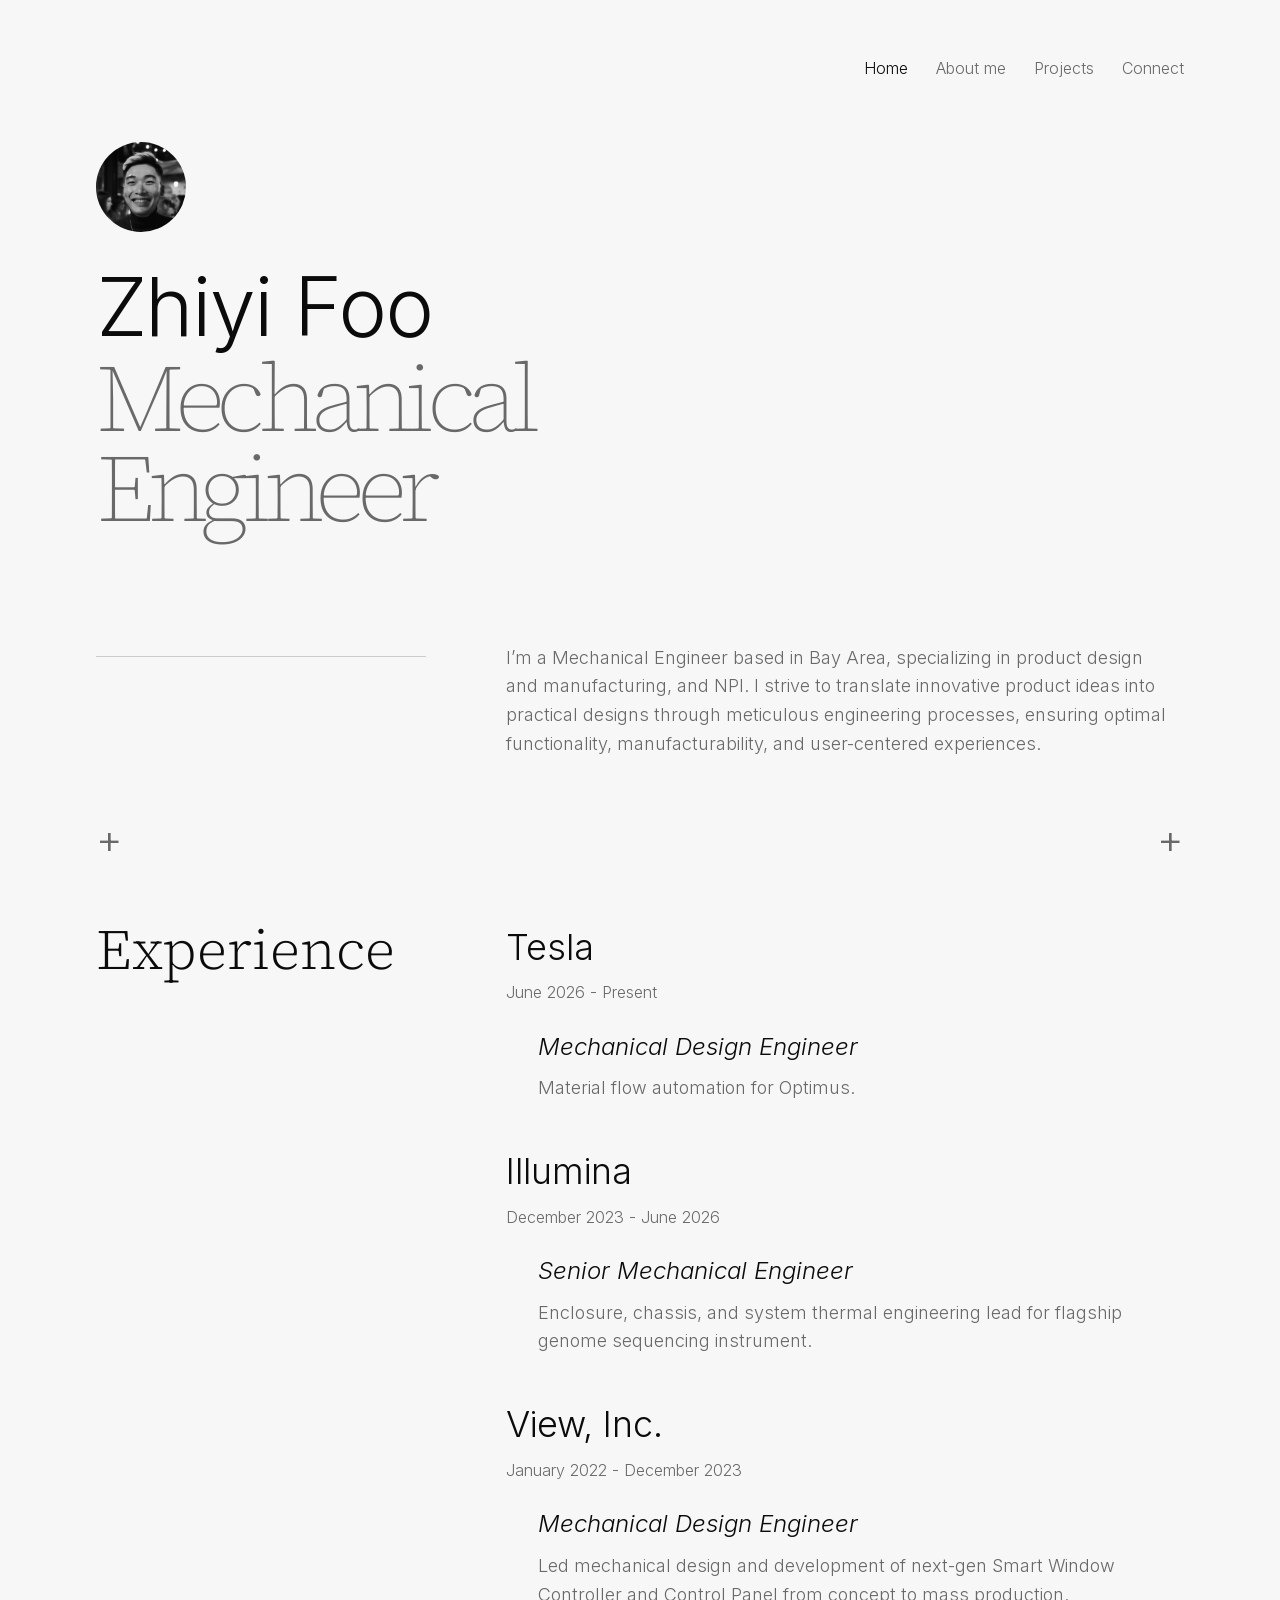
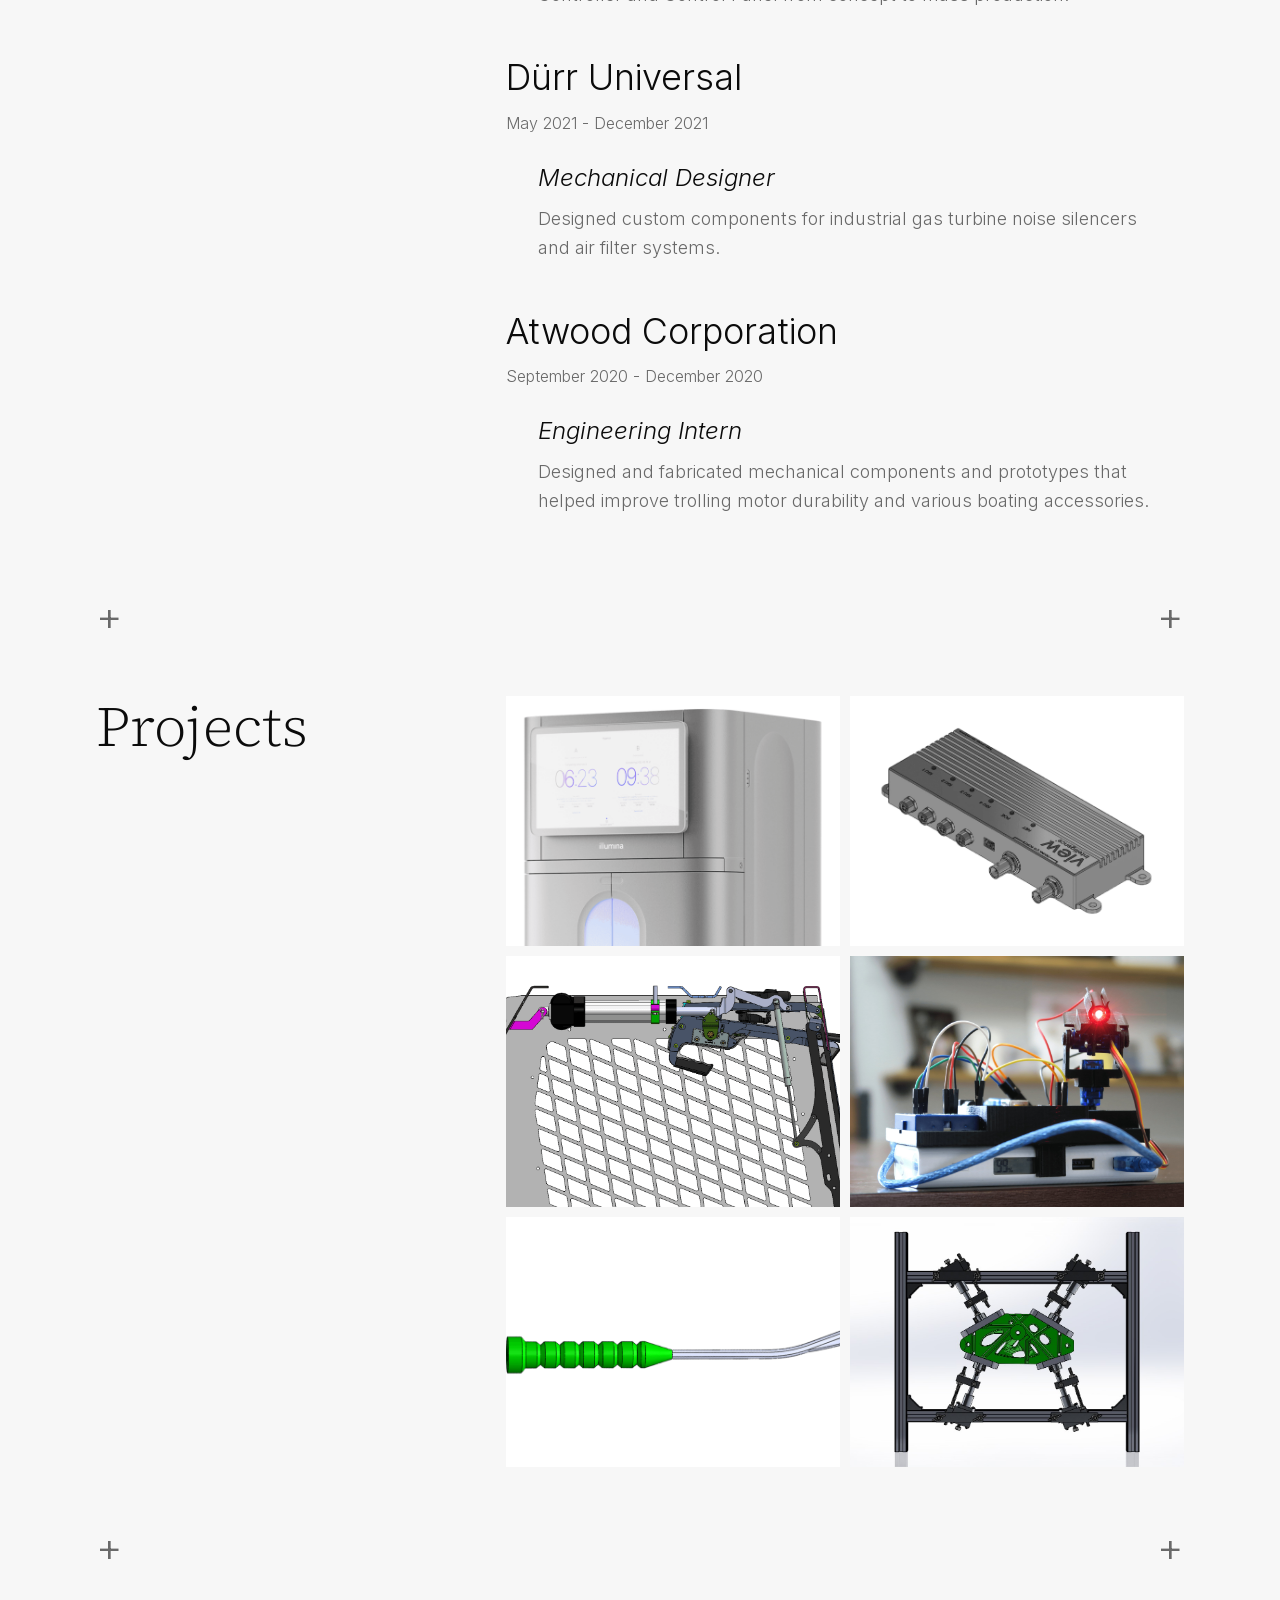
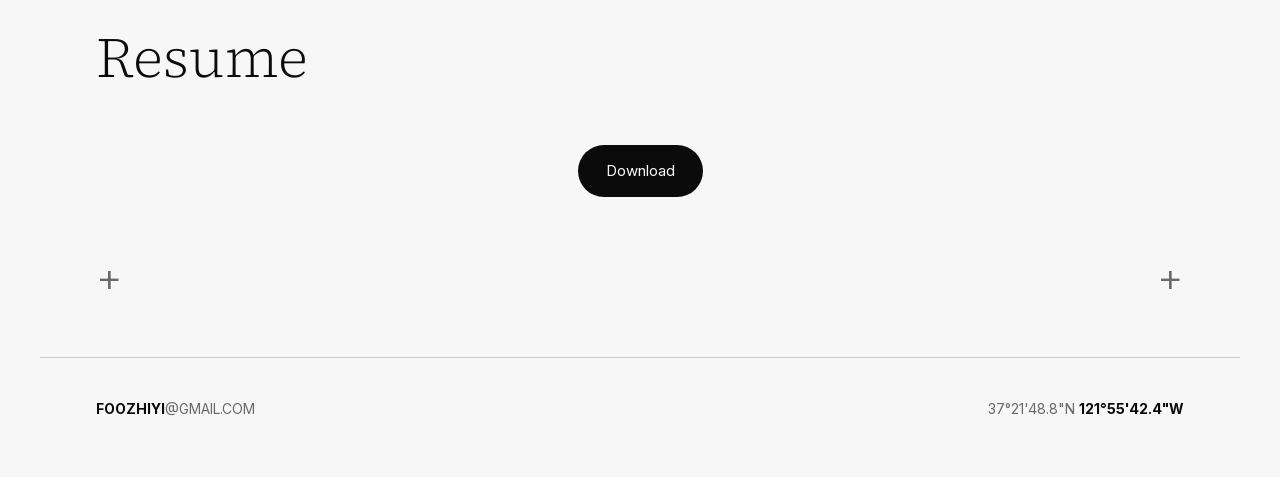
==== index.html @ 29fbcda3 "Initial static rebuild of zhiyifoo.com Rebuilt from Framer as plain HTML/CSS/assets with matching UR" ====
<!doctype html>
<html lang="en">
<head>
<meta charset="utf-8">
<meta name="viewport" content="width=device-width, initial-scale=1">
<title>Foo's Portfolio</title>
<meta name="description" content="Zhiyi Foo's Engineering Portfolio">
<link rel="canonical" href="https://www.zhiyifoo.com/">
<link rel="icon" href="/favicon.jpg" type="image/jpeg">
<meta property="og:type" content="website">
<meta property="og:title" content="Foo's Portfolio">
<meta property="og:description" content="Zhiyi Foo's Engineering Portfolio">
<meta property="og:url" content="https://www.zhiyifoo.com/">
<meta property="og:image" content="https://www.zhiyifoo.com/assets/images/social-preview.jpg">
<meta name="twitter:card" content="summary_large_image">
<meta name="twitter:title" content="Foo's Portfolio">
<meta name="twitter:description" content="Zhiyi Foo's Engineering Portfolio">
<meta name="twitter:image" content="https://www.zhiyifoo.com/assets/images/social-preview.jpg">

<link rel="preload" href="/assets/fonts/inter-300.woff2" as="font" type="font/woff2" crossorigin>
<link rel="preload" href="/assets/fonts/source-serif-4-200.woff2" as="font" type="font/woff2" crossorigin>
<link rel="stylesheet" href="/style.css">

</head>
<body>
<header class="site-header">
  <nav class="site-nav" aria-label="Primary">
      <a href="/" aria-current="page">Home</a>
      <a href="/about/">About me</a>
      <a href="/projects/">Projects</a>
      <a href="/connect/">Connect</a>
  </nav>
</header>
<main>
<img class="hero-photo" src="/assets/images/avatar.jpeg" alt="Zhiyi Foo">
<h1 class="name">Zhiyi Foo</h1>
<p class="role-title">Mechanical Engineer</p>

<div class="split hero-row">
  <hr class="divider">
  <p class="lede">I&rsquo;m a Mechanical Engineer based in Bay Area, specializing in product design and manufacturing, and NPI. I strive to translate innovative product ideas into practical designs through meticulous engineering processes, ensuring optimal functionality, manufacturability, and user-centered experiences.</p>
</div>

<div class="plus-row"><span>+</span><span>+</span></div>

<section class="split">
  <h1>Experience</h1>
  <div>
  <div class="experience-item">
    <span class="company">Tesla</span>
    <span class="dates">June 2026 - Present</span>
    <div class="title">Mechanical Design Engineer</div>
    <div class="desc">Material flow automation for Optimus.</div>
  </div>
  <div class="experience-item">
    <span class="company">Illumina</span>
    <span class="dates">December 2023 - June 2026</span>
    <div class="title">Senior Mechanical Engineer</div>
    <div class="desc">Enclosure, chassis, and system thermal engineering lead for flagship genome sequencing instrument.</div>
  </div>
  <div class="experience-item">
    <span class="company">View, Inc.</span>
    <span class="dates">January 2022 - December 2023</span>
    <div class="title">Mechanical Design Engineer</div>
    <div class="desc">Led mechanical design and development of next-gen Smart Window Controller and Control Panel from concept to mass production.</div>
  </div>
  <div class="experience-item">
    <span class="company">Dürr Universal</span>
    <span class="dates">May 2021 - December 2021</span>
    <div class="title">Mechanical Designer</div>
    <div class="desc">Designed custom components for industrial gas turbine noise silencers and air filter systems.</div>
  </div>
  <div class="experience-item">
    <span class="company">Atwood Corporation</span>
    <span class="dates">September 2020 - December 2020</span>
    <div class="title">Engineering Intern</div>
    <div class="desc">Designed and fabricated mechanical components and prototypes that helped improve trolling motor durability and various boating accessories.</div>
  </div>
  </div>
</section>

<div class="plus-row"><span>+</span><span>+</span></div>

<section class="split">
  <h1>Projects</h1>
  <div>
  <div class="project-grid home-project-grid">
    <a class="project-card" href="/blog/keyboard-tray-redesign/">
      <img src="/assets/images/853QXZnCTzpKDfgBO0kim4AKkM.png" alt="Keyboard Tray Redesign" loading="lazy">
    </a>
    <a class="project-card" href="/blog/smart-window-controller/">
      <img src="/assets/images/5frBtigNopoTHM0HJR0UfnNRk.png" alt="Smart Window Controller" loading="lazy">
    </a>
    <a class="project-card" href="/blog/skid-steer/">
      <img src="/assets/images/eCpWrNoF2X66r9lpj5Oin32Cck.png" alt="Powered Skid Steer Door" loading="lazy">
    </a>
    <a class="project-card" href="/blog/laser-tower-3000/">
      <img src="/assets/images/YfIpHpGZe1prOn2dY5EfyfY7T8.jpg" alt="Laser Tower 3000" loading="lazy">
    </a>
    <a class="project-card" href="/blog/medical-device/">
      <img src="/assets/images/nxQyZoCD0BoiEoczzSbfapt1SDU.png" alt="Os Acetabuli Fixation Medical Device" loading="lazy">
    </a>
    <a class="project-card" href="/blog/fiber-reinforced-polymer/">
      <img src="/assets/images/zynTdYoy4vK3DTBPftiARij4I.jpg" alt="Fiber-Reinforced Polymer Research" loading="lazy">
    </a>
  </div>
  </div>
</section>

<div class="plus-row"><span>+</span><span>+</span></div>

<section>
  <h1 class="section-title">Resume</h1>
  <div class="resume-download"><a class="btn" href="/assets/resume.pdf" download>Download</a></div>
</section>

<div class="plus-row"><span>+</span><span>+</span></div>

</main>
<footer class="site-footer">
  <a href="mailto:foozhiyi@gmail.com"><strong>FOOZHIYI</strong>@GMAIL.COM</a>
  <a class="location" href="https://www.google.com/maps/place/San+Francisco+Bay+Area,+CA/@37.8778835,-123.0797015,9z/data=!3m1!4b1!4m6!3m5!1s0x808583a3a688d7b5:0x8c891b8457461fa9!8m2!3d37.8271784!4d-122.2913078!16zL20vMDZwdnI?entry=ttu" target="_blank" rel="noopener">37&deg;21'48.8"N <strong>121&deg;55'42.4"W</strong></a>
</footer>
</body>
</html>
---- style.css ----
/* Zhiyi Foo — Portfolio. Values verified against the live Framer site's real CSS
   custom properties and cross-checked with rendered screenshots.
   Fonts self-hosted from the exact files Framer/Google Fonts serve, so weights
   and the "Source Serif Pro" alias (not available by name on the Google Fonts
   API) render identically rather than relying on a substitute. */

@font-face {
  font-family: "Inter";
  font-style: normal;
  font-weight: 300;
  font-display: block;
  src: url("/assets/fonts/inter-300.woff2") format("woff2");
}
@font-face {
  font-family: "Inter";
  font-style: normal;
  font-weight: 400;
  font-display: swap;
  src: url("/assets/fonts/inter-400.woff2") format("woff2");
}
@font-face {
  font-family: "Inter";
  font-style: normal;
  font-weight: 500;
  font-display: swap;
  src: url("/assets/fonts/inter-500.woff2") format("woff2");
}
@font-face {
  font-family: "Inter";
  font-style: normal;
  font-weight: 600;
  font-display: swap;
  src: url("/assets/fonts/inter-600.woff2") format("woff2");
}
@font-face {
  font-family: "Inter";
  font-style: normal;
  font-weight: 700;
  font-display: swap;
  src: url("/assets/fonts/inter-700.woff2") format("woff2");
}
@font-face {
  font-family: "Inter";
  font-style: italic;
  font-weight: 300;
  font-display: swap;
  src: url("/assets/fonts/inter-italic-300.woff2") format("woff2");
}
@font-face {
  font-family: "Source Serif 4";
  font-style: normal;
  font-weight: 200;
  font-display: block;
  src: url("/assets/fonts/source-serif-4-200.woff2") format("woff2");
}
@font-face {
  font-family: "Source Serif 4";
  font-style: normal;
  font-weight: 300;
  font-display: swap;
  src: url("/assets/fonts/source-serif-4-300.woff2") format("woff2");
}
@font-face {
  font-family: "Source Serif Pro";
  font-style: normal;
  font-weight: 300;
  font-display: swap;
  src: url("/assets/fonts/source-serif-pro-300.woff2") format("woff2");
}
@font-face {
  font-family: "Fragment Mono";
  font-style: normal;
  font-weight: 400;
  font-display: swap;
  src: url("/assets/fonts/fragment-mono-400.woff2") format("woff2");
}

:root {
  --color-ink: #0b0b0b;
  --color-paper: #f7f7f7;
  --color-surface: #ebebeb;
  --color-border: #cccccc;
  --color-muted: #696969;

  --font-body: "Inter", -apple-system, BlinkMacSystemFont, "Segoe UI", Roboto, sans-serif;
  --font-serif: "Source Serif 4", Georgia, "Times New Roman", serif;
  --font-serif-pro: "Source Serif Pro", "Source Serif 4", Georgia, "Times New Roman", serif;
  --font-mono: "Fragment Mono", ui-monospace, "SFMono-Regular", Menlo, Consolas, monospace;

  --max-width: 1200px;
  --pad: clamp(24px, 6vw, 56px);
  --pad-r: clamp(24px, 6vw, 56px);
}

@media (prefers-color-scheme: dark) {
  :root {
    --color-ink: #ffffff;
    --color-paper: #0b0b0b;
    --color-surface: #121212;
    --color-border: #272727;
    --color-muted: #a8a8a8;
  }
}

* { box-sizing: border-box; min-width: 0; }
html, body { margin: 0; padding: 0; overflow-x: hidden; }

body {
  background: var(--color-paper);
  color: var(--color-ink);
  font-family: var(--font-body);
  font-size: 16px;
  line-height: 1.6;
  -webkit-font-smoothing: antialiased;
}

h1, h2, h3, h4, p, figure { margin: 0; }
a { color: inherit; }
img { max-width: 100%; display: block; }

.wrap, header.site-header, main, footer.site-footer {
  max-width: var(--max-width);
  margin: 0 auto;
  padding-left: var(--pad);
  padding-right: var(--pad-r);
}

/* Two-column pattern reused across hero divider row, section headings + lists,
   and the About photo + bio row. */
.split {
  display: grid;
  grid-template-columns: 330px 1fr;
  gap: 80px;
  align-items: start;
}

@media (max-width: 860px) {
  .split { grid-template-columns: 1fr; gap: 20px; }
}

/* Header / nav — no logo/brand on the live site, just right-aligned nav */
header.site-header {
  display: flex;
  justify-content: flex-end;
  padding-top: 56px;
  padding-bottom: 0;
}

nav.site-nav {
  display: flex;
  gap: 16px 28px;
  flex-wrap: wrap;
  justify-content: flex-end;
  width: 100%;
}

nav.site-nav a {
  text-decoration: none;
  font-size: 16px;
  font-weight: 300;
  color: var(--color-muted);
}

nav.site-nav a[aria-current="page"] { color: var(--color-ink); }
nav.site-nav a:hover { color: var(--color-ink); }

/* Main content */
main { padding-top: 60px; padding-bottom: 0; }

.hero-photo {
  width: 90px;
  height: 90px;
  border-radius: 50%;
  object-fit: cover;
  margin-bottom: 32px;
}

.about-photo {
  width: 100%;
  max-width: 280px;
  aspect-ratio: 4 / 5;
  object-fit: cover;
  border-radius: 4px;
}

h1.name {
  font-family: var(--font-body);
  font-weight: 300;
  font-size: clamp(40px, 6.4vw, 90px);
  line-height: 1.05;
  letter-spacing: -0.02em;
  color: var(--color-ink);
}

.role-title {
  font-family: "Source Serif 4", Georgia, "Times New Roman", serif;
  font-weight: 200;
  font-size: clamp(44px, 7.4vw, 104px);
  line-height: 0.95;
  letter-spacing: -8.32px;
  color: var(--color-muted);
  margin-top: 4px;
  max-width: 740px;
}

.role-title em, .role-title i { font-style: italic; }

.hero-row { margin-top: 110px; }

.divider {
  border: none;
  border-top: 1px solid var(--color-border);
  margin: 12px 0 0;
}

.lede {
  font-size: 18px;
  font-weight: 300;
  color: var(--color-muted);
}

.split .lede { max-width: 60ch; }

.plus-row {
  display: flex;
  justify-content: space-between;
  margin: 60px 0;
  color: var(--color-muted);
  font-size: 40px;
  font-weight: 300;
  line-height: 1;
}

section { margin: 60px 0; }

h1.section-title, .split > h1 {
  font-family: var(--font-serif);
  font-weight: 300;
  font-size: clamp(32px, 4.4vw, 60px);
  color: var(--color-ink);
  line-height: 1.1;
}

/* Experience list */
.experience-item {
  padding: 20px 0;
}

.experience-item:first-child {
  padding-top: 0;
}

.experience-item .company {
  display: block;
  font-family: var(--font-body);
  font-weight: 300;
  font-size: 36px;
  color: var(--color-ink);
}

.experience-item .dates {
  display: block;
  font-size: 16px;
  font-weight: 300;
  color: var(--color-muted);
  margin-top: 4px;
}

.experience-item .title {
  font-family: var(--font-body);
  font-weight: 300;
  font-style: italic;
  font-size: 24px;
  color: var(--color-ink);
  margin-top: 22px;
  padding-left: 32px;
}

.experience-item .desc {
  font-size: 18px;
  font-weight: 300;
  color: var(--color-muted);
  margin-top: 8px;
  max-width: 60ch;
  padding-left: 32px;
}

/* Resume button */
.btn {
  display: inline-flex;
  align-items: center;
  gap: 8px;
  background: var(--color-ink);
  color: var(--color-paper);
  text-decoration: none;
  padding: 14px 28px;
  border-radius: 50px;
  font-size: 15px;
  border: none;
  cursor: pointer;
  margin-top: 28px;
}

/* Project grid */
.project-grid {
  display: grid;
  grid-template-columns: repeat(3, 1fr);
  gap: 36px 32px;
}

@media (max-width: 860px) {
  .project-grid { grid-template-columns: repeat(2, 1fr); }
}
@media (max-width: 560px) {
  .project-grid { grid-template-columns: 1fr; }
}

.project-card { display: block; text-decoration: none; color: inherit; }

.project-card img {
  width: 100%;
  aspect-ratio: 4 / 3;
  object-fit: cover;
  border-radius: 6px;
  margin-bottom: 16px;
}

.project-card .project-card-title {
  font-family: var(--font-body);
  font-style: italic;
  font-weight: 300;
  font-size: 24px;
  color: var(--color-ink);
  text-align: center;
}

.project-card .project-card-year {
  font-size: 14px;
  color: var(--color-muted);
  margin-top: 4px;
  text-align: center;
}

.home-project-grid { grid-template-columns: repeat(2, 1fr); gap: 10px; }
.home-project-grid .project-card img { aspect-ratio: 4 / 3; border-radius: 0; margin-bottom: 0; }

.resume-download { text-align: center; margin-top: 56px; }
.resume-download .btn { margin-top: 0; }

.social-row {
  display: flex;
  justify-content: center;
  align-items: center;
  gap: 230px;
  margin-top: 40px;
}

.social-row a {
  display: flex;
  align-items: center;
  justify-content: center;
  width: 50px;
  height: 50px;
  border-radius: 10px;
  background: var(--color-ink);
  color: var(--color-paper);
}

.social-row svg { width: 24px; height: 24px; }

@media (max-width: 560px) {
  .social-row { gap: 60px; }
}

/* Connect form */
.contact-form {
  display: grid;
  grid-template-columns: 1fr 1fr;
  gap: 16px;
}

.contact-form .field-message { grid-column: 1 / -1; }
.contact-form .field-submit { grid-column: 1 / -1; }

.contact-form input,
.contact-form textarea {
  width: 100%;
  background: var(--color-surface);
  border: 1px solid var(--color-border);
  border-radius: 8px;
  color: var(--color-ink);
  font-family: var(--font-body);
  font-size: 15px;
  padding: 14px 16px;
}

.contact-form textarea { min-height: 130px; resize: vertical; }

.contact-form ::placeholder { color: var(--color-muted); opacity: 1; }

.contact-form button {
  width: 100%;
  background: var(--color-surface);
  color: var(--color-ink);
  border: 1px solid var(--color-border);
  border-radius: 8px;
  padding: 14px 16px;
  font-family: var(--font-body);
  font-weight: 600;
  font-size: 15px;
  cursor: pointer;
}

.contact-form button:hover { background: var(--color-border); }

@media (max-width: 640px) {
  .contact-form { grid-template-columns: 1fr; }
}

/* Blog post */
.post-back {
  display: inline-block;
  color: var(--color-muted);
  text-decoration: none;
  font-size: 50px;
  line-height: 1;
  margin-bottom: 56px;
}
.post-back:hover { color: var(--color-ink); }

.post-header { text-align: center; max-width: 760px; margin: 0 auto 48px; }

.post-header h1 {
  font-family: var(--font-body);
  font-weight: 300;
  font-size: clamp(40px, 9vw, 90px);
  line-height: 1.1;
  color: var(--color-ink);
}

.post-meta { margin-top: 20px; }

.post-meta .post-tag-primary {
  display: block;
  font-family: var(--font-serif-pro);
  font-style: normal;
  font-weight: 300;
  font-size: 22px;
  color: var(--color-muted);
}

.post-meta .post-tag-year {
  display: block;
  font-size: 16px;
  color: var(--color-muted);
  margin-top: 4px;
}

.post-hero {
  width: 100%;
  border-radius: 6px;
  margin-bottom: 32px;
  aspect-ratio: 16/10;
  object-fit: cover;
}

article.post-body {
  max-width: 680px;
  margin: 0 auto;
}

article.post-body p {
  margin-bottom: 18px;
  font-size: 18px;
  line-height: 1.5;
  font-weight: 300;
  color: var(--color-ink);
}

article.post-body h2 {
  font-family: var(--font-body);
  font-weight: 700;
  font-size: 35px;
  margin-top: 44px;
  margin-bottom: 16px;
  color: var(--color-ink);
}

article.post-body h3 {
  font-family: var(--font-body);
  font-weight: 700;
  font-size: 25px;
  margin-top: 32px;
  margin-bottom: 12px;
  color: var(--color-ink);
}

.post-inline-img {
  display: block;
  box-sizing: border-box;
  width: 100%;
  height: auto;
  border-radius: 6px;
  margin: 24px 0;
  padding: 28px;
  background: #ffffff;
}

.img-caption {
  margin: -16px 0 24px;
  padding-left: 14px;
  border-left: 2px solid var(--color-border);
  font-style: italic;
  font-size: 15px;
  font-weight: 300;
  color: var(--color-muted);
}

.related-list {
  list-style: none;
  padding: 0;
  margin: 0;
  display: flex;
  flex-direction: column;
}

.related-list li {
  padding: 28px 0;
  border-top: 1px solid var(--color-border);
}

.related-list li:last-child { border-bottom: 1px solid var(--color-border); }

.related-list a {
  display: flex;
  align-items: center;
  gap: 24px;
  text-decoration: none;
  color: inherit;
}

.related-list a img {
  width: 209px;
  max-width: 35%;
  aspect-ratio: 3 / 2;
  object-fit: cover;
  border-radius: 6px;
  flex: none;
}

.related-list .related-body {
  display: flex;
  justify-content: space-between;
  align-items: baseline;
  gap: 16px;
  flex: 1;
}

.related-list .related-title {
  font-weight: 500;
  font-size: 18px;
}

.related-list .related-date {
  font-size: 16px;
  color: var(--color-muted);
  white-space: nowrap;
}

@media (max-width: 560px) {
  .related-list a { gap: 16px; }
  .related-list a img { width: 96px; }
  .related-list .related-body { flex-direction: column; gap: 4px; }
}

/* Footer */
footer.site-footer {
  padding-top: 40px;
  padding-bottom: 56px;
  display: flex;
  flex-wrap: wrap;
  gap: 20px;
  justify-content: space-between;
  align-items: center;
  font-size: 14px;
  color: var(--color-muted);
  border-top: 1px solid var(--color-border);
  margin-top: 60px;
}

footer.site-footer a { text-decoration: none; color: var(--color-muted); }
footer.site-footer strong { color: var(--color-ink); font-weight: 700; }

footer.site-footer .social-links { display: flex; gap: 20px; }

.location { font-size: 14px; }

/* 404 */
.not-found { text-align: center; padding: 140px 24px; }
.not-found h1 { font-family: var(--font-serif); font-weight: 300; font-size: 48px; margin-bottom: 16px; }
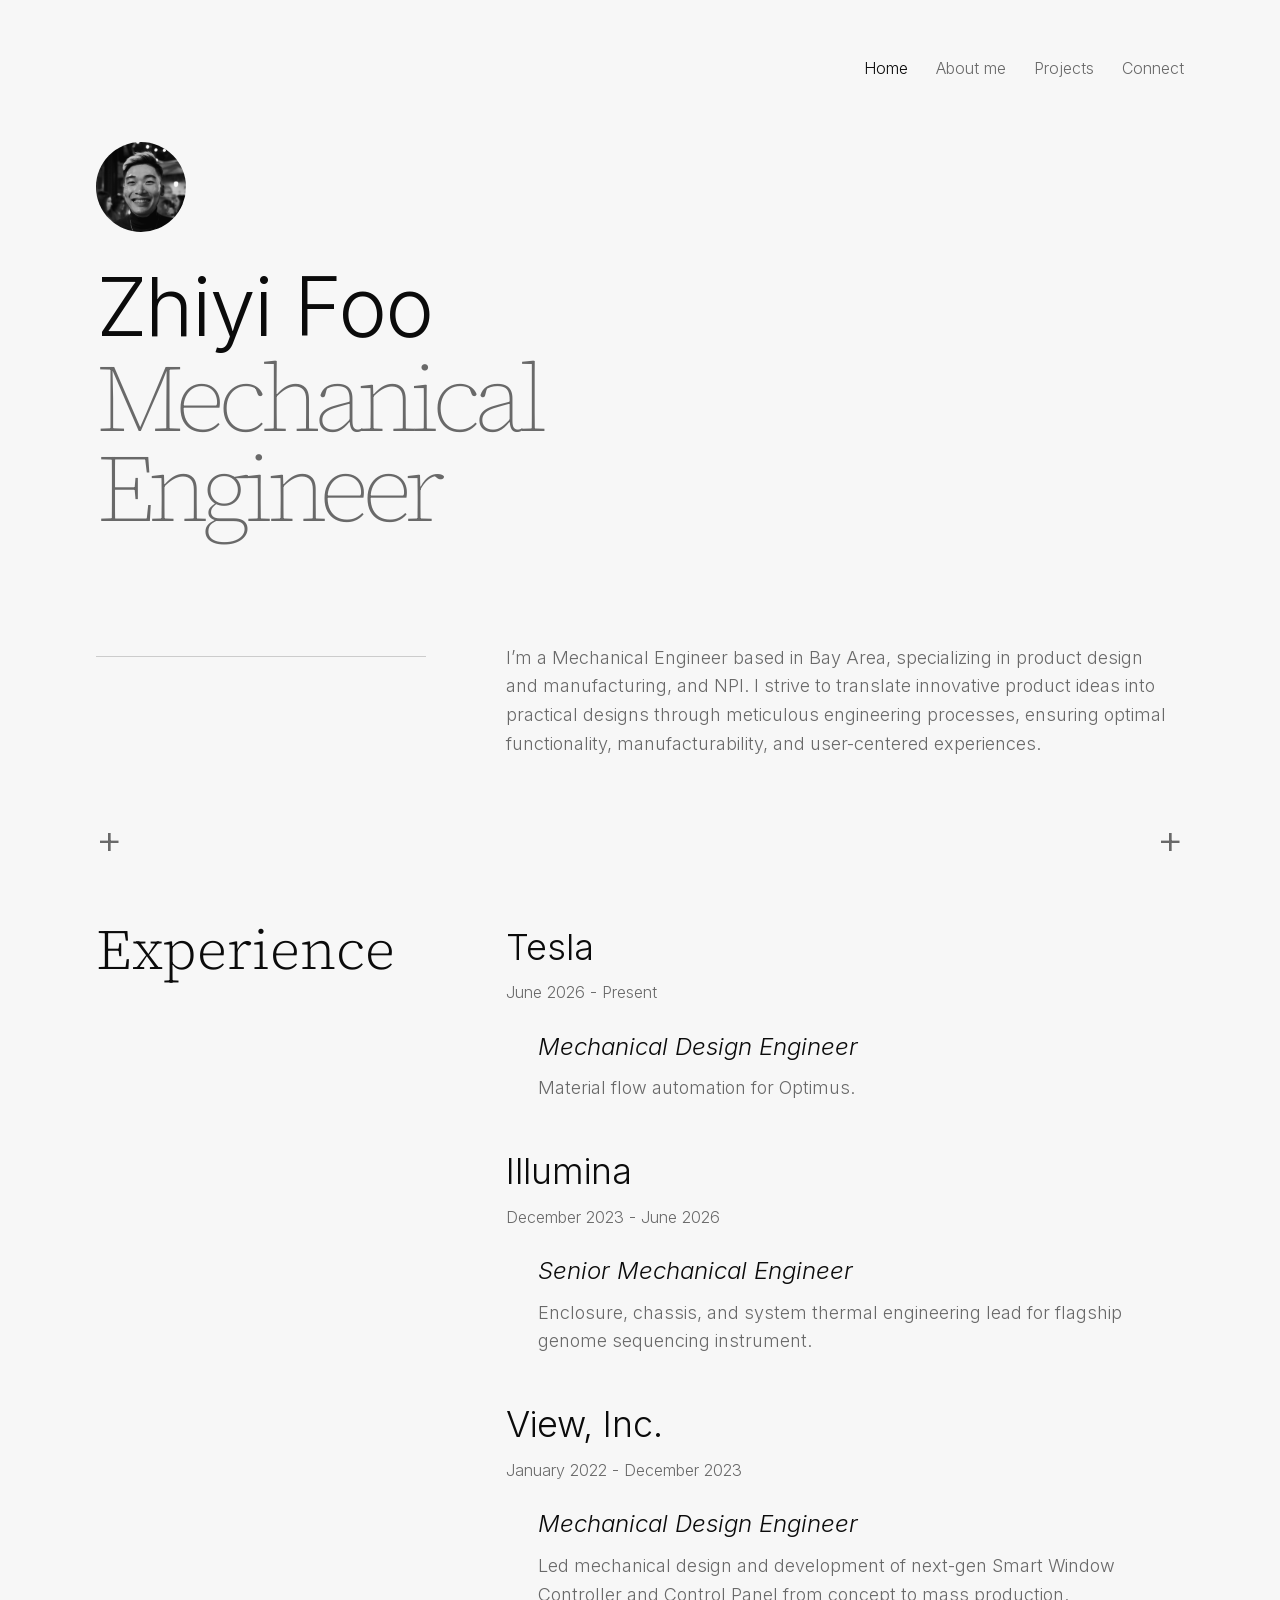
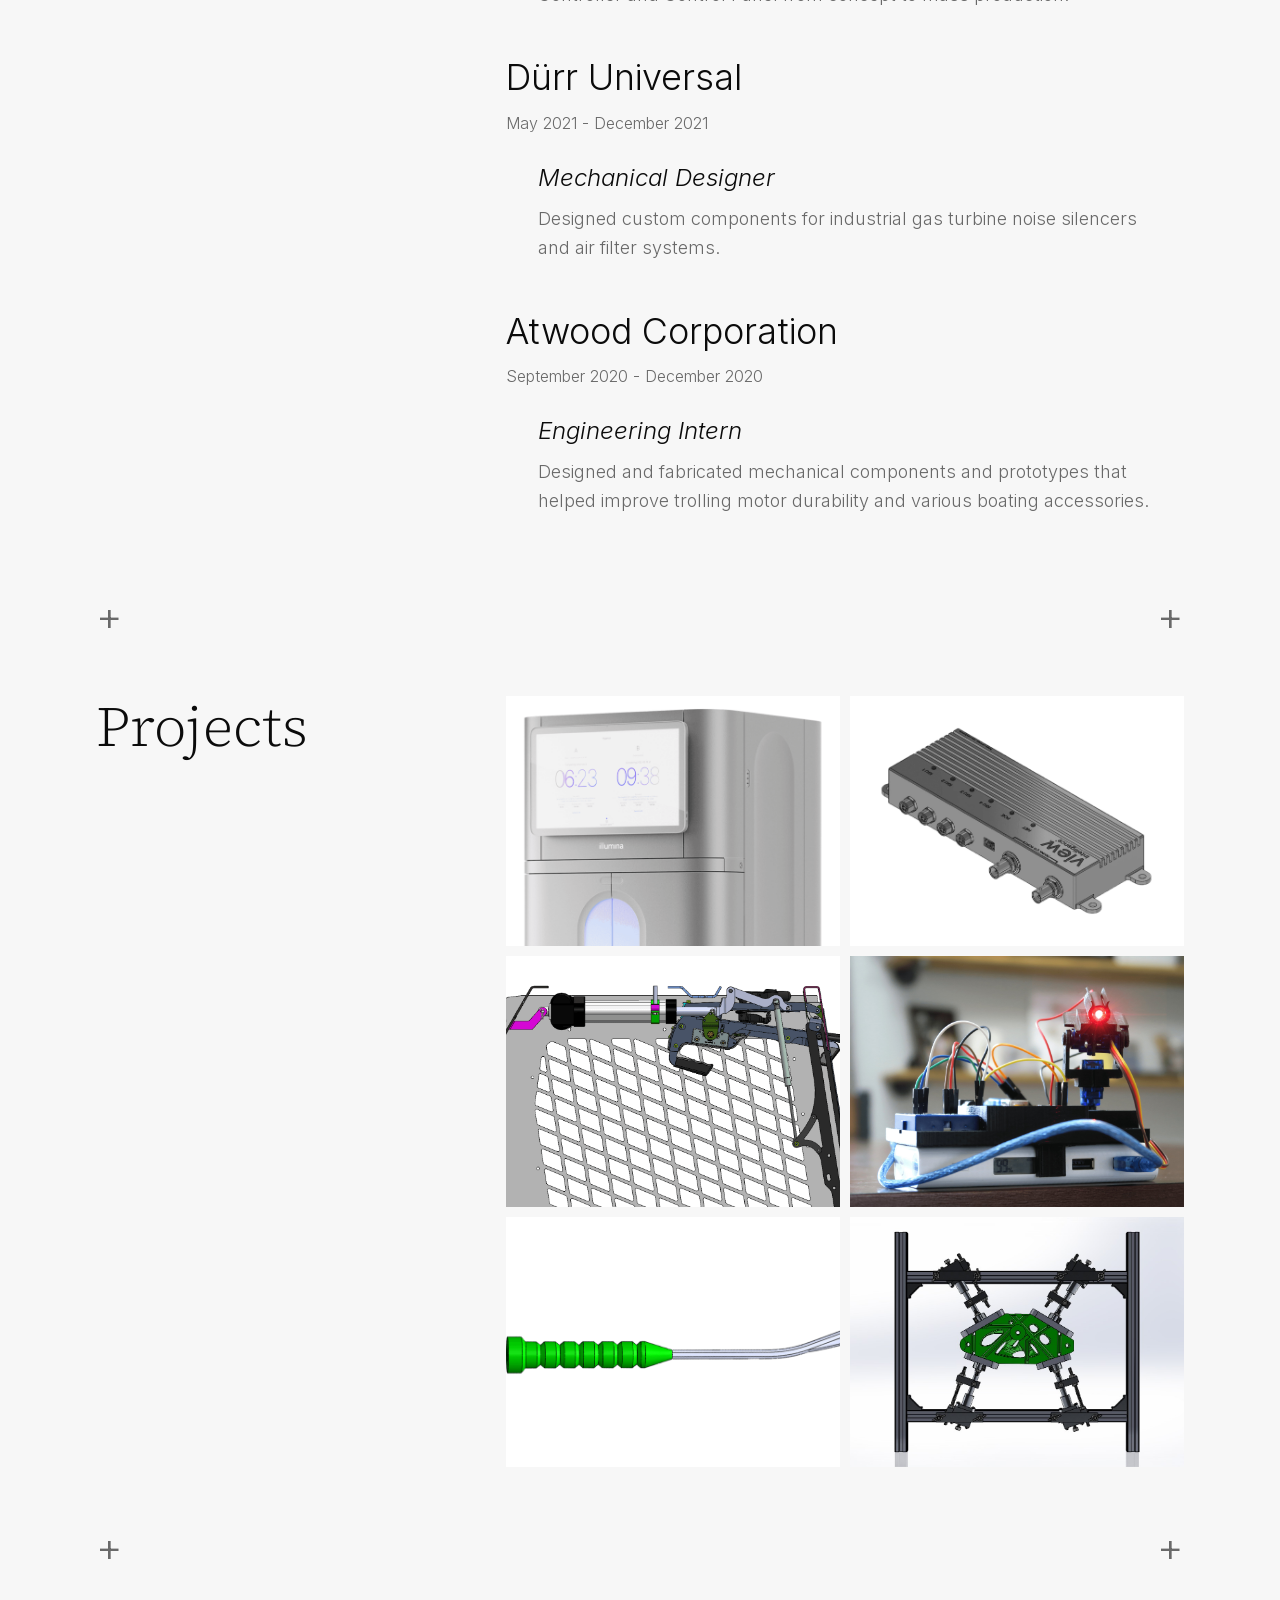
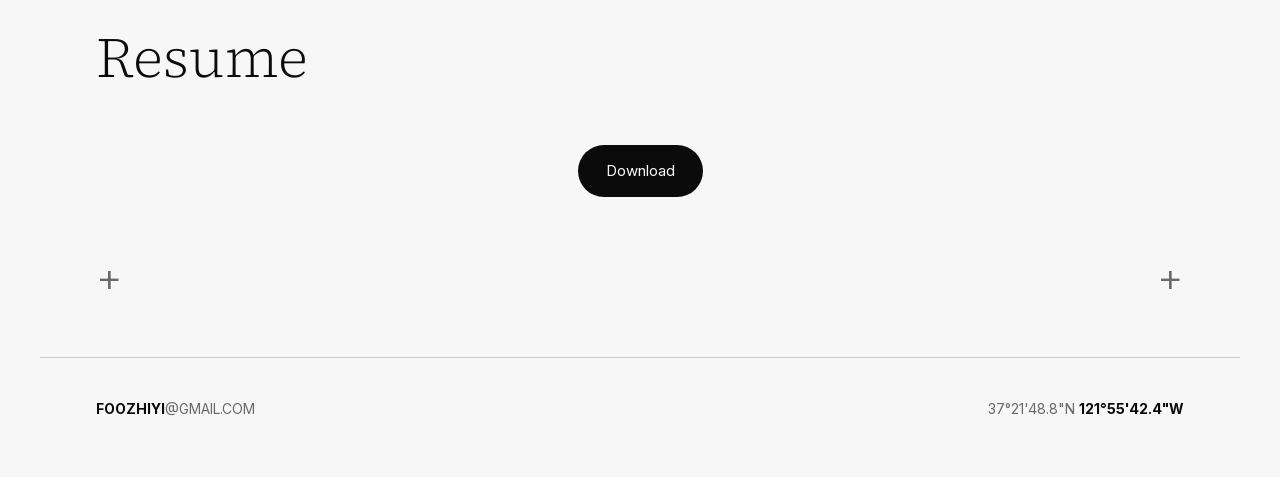
==== commit 5fe0fd28: "Fix mobile/tablet role-title letter-spacing and line break Letter-spacing was a fixed -8.32px calibr" ====
--- a/index.html
+++ b/index.html
@@ -34,7 +34,7 @@
 <main>
 <img class="hero-photo" src="/assets/images/avatar.jpeg" alt="Zhiyi Foo">
 <h1 class="name">Zhiyi Foo</h1>
-<p class="role-title">Mechanical Engineer</p>
+<p class="role-title">Mechanical <span class="role-title-break">Engineer</span></p>
 
 <div class="split hero-row">
   <hr class="divider">
--- a/style.css
+++ b/style.css
@@ -197,13 +197,17 @@
   font-weight: 200;
   font-size: clamp(44px, 7.4vw, 104px);
   line-height: 0.95;
-  letter-spacing: -8.32px;
+  letter-spacing: -0.08em;
   color: var(--color-muted);
   margin-top: 4px;
   max-width: 740px;
 }
 
 .role-title em, .role-title i { font-style: italic; }
+
+@media (max-width: 640px) {
+  .role-title .role-title-break { display: block; }
+}
 
 .hero-row { margin-top: 110px; }
 
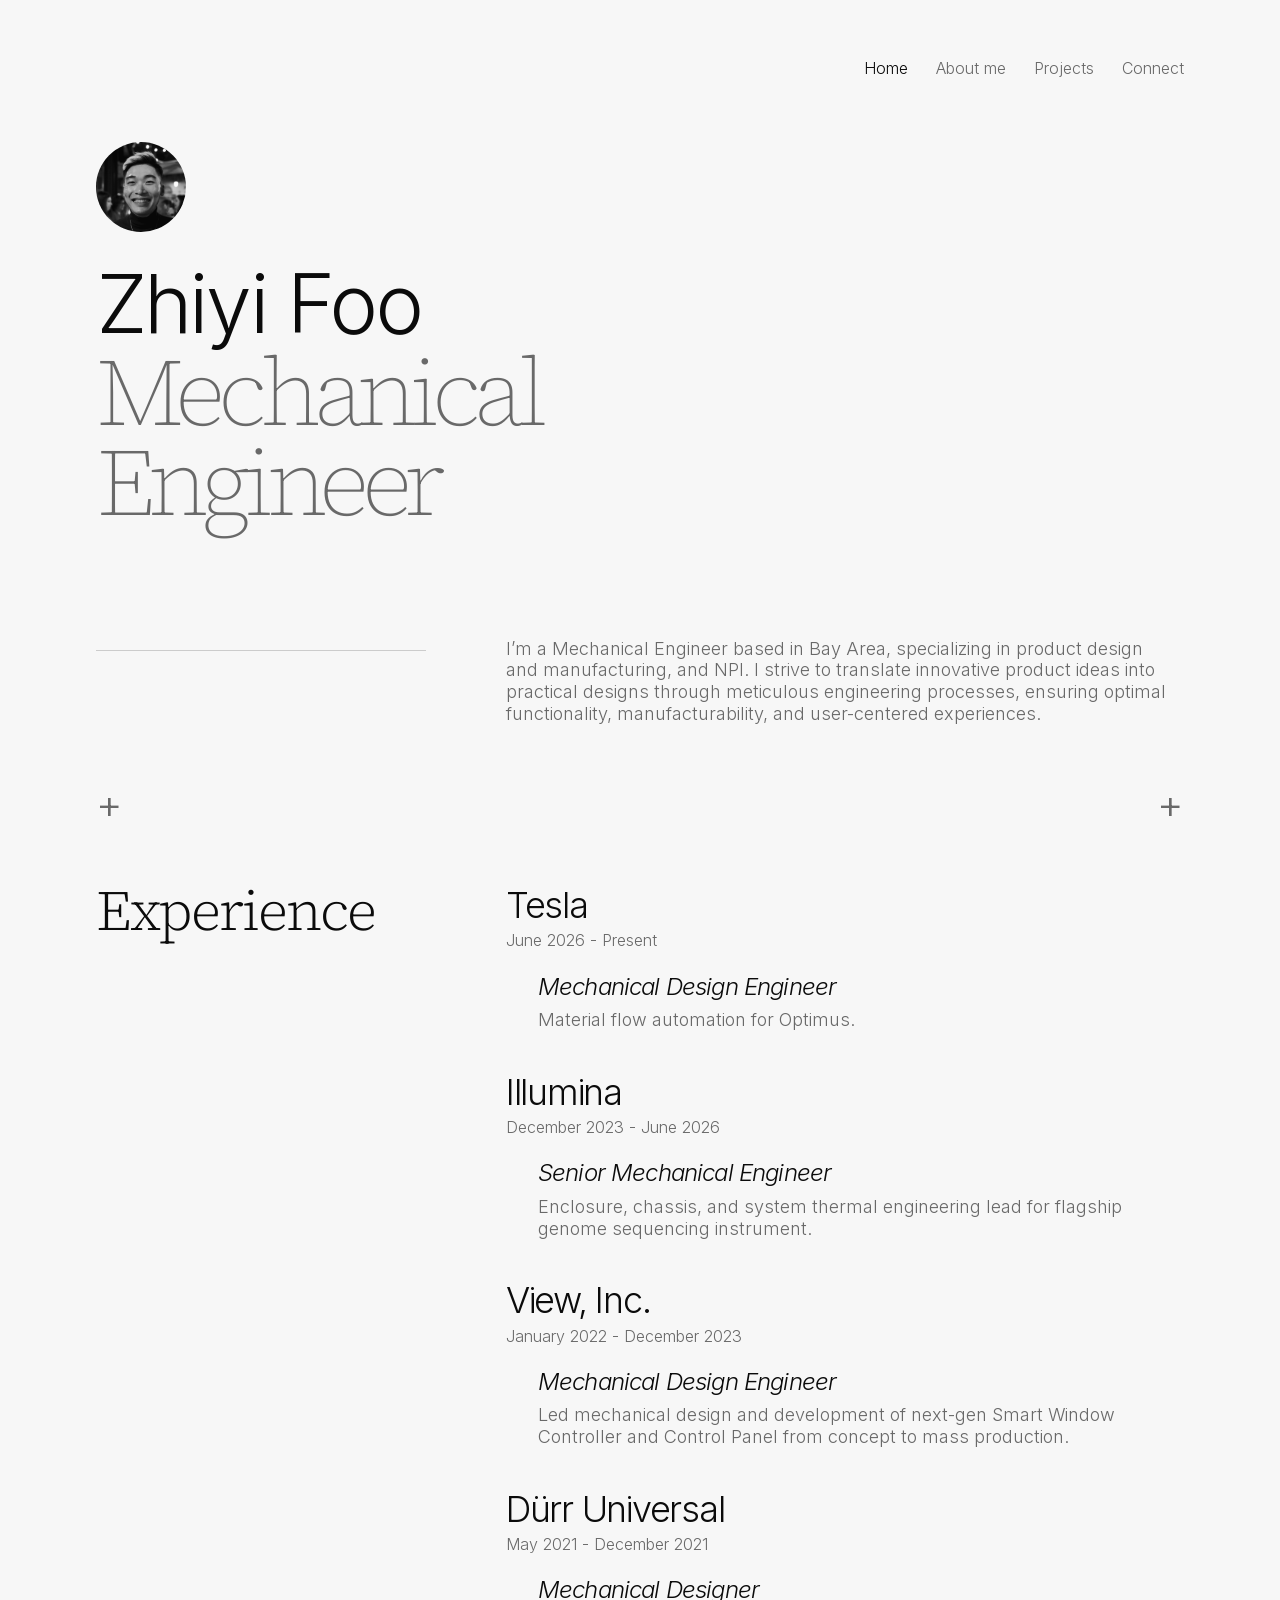
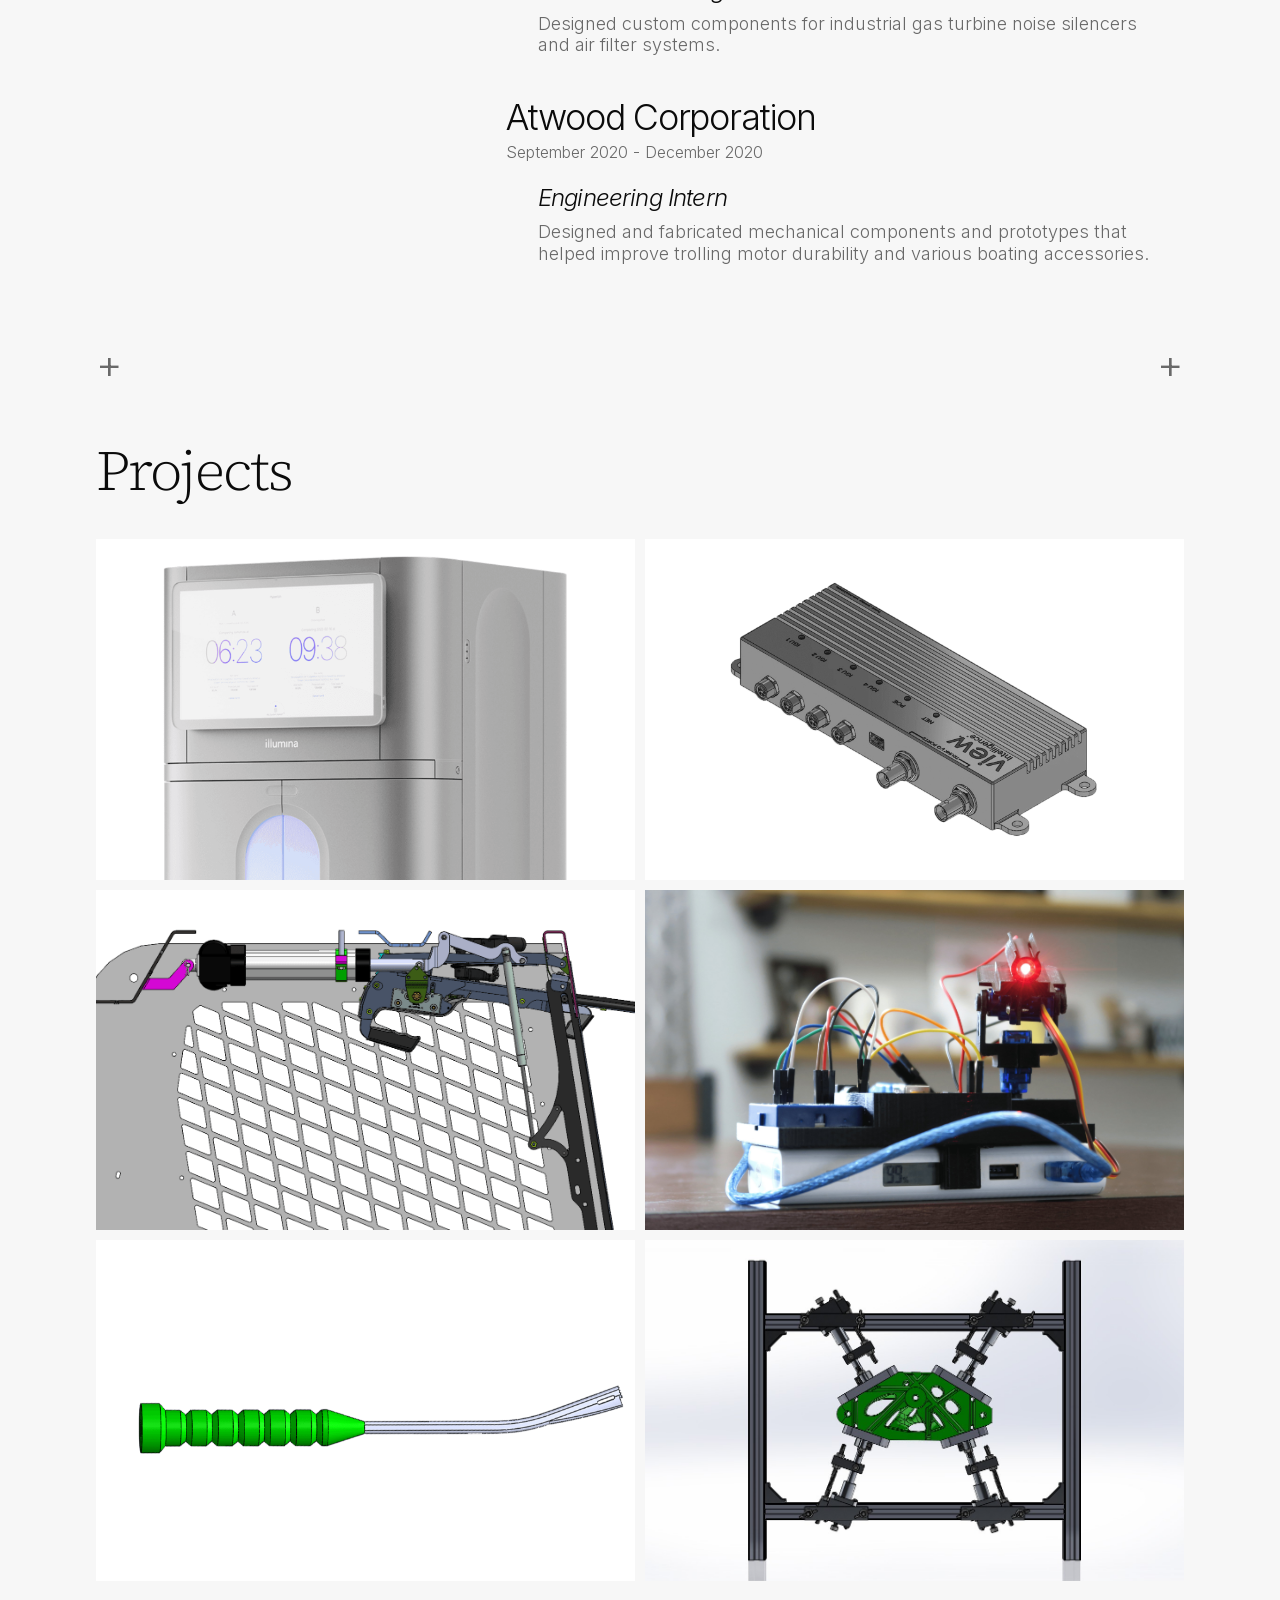
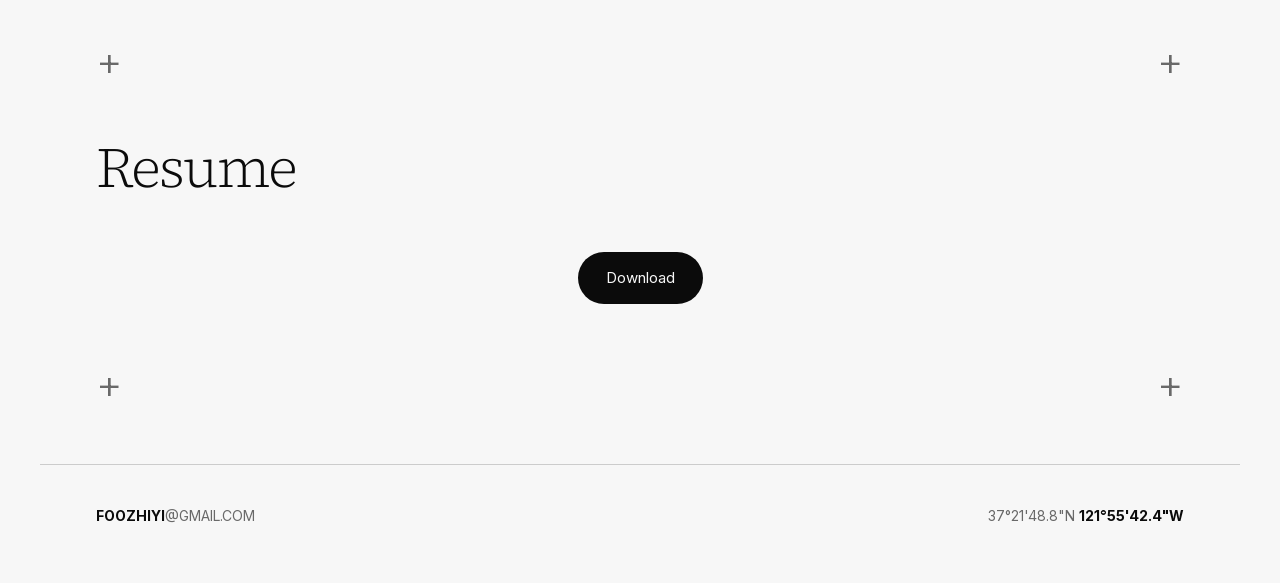
==== commit 8b21f691: "Fix Home page typography and Projects grid layout parity Measured against the live reference (getBou" ====
--- a/index.html
+++ b/index.html
@@ -19,7 +19,7 @@
 
 <link rel="preload" href="/assets/fonts/inter-300.woff2" as="font" type="font/woff2" crossorigin>
 <link rel="preload" href="/assets/fonts/source-serif-4-200.woff2" as="font" type="font/woff2" crossorigin>
-<link rel="stylesheet" href="/style.css">
+<link rel="stylesheet" href="/style.css?v=4">
 
 </head>
 <body>
@@ -81,9 +81,8 @@
 
 <div class="plus-row"><span>+</span><span>+</span></div>
 
-<section class="split">
-  <h1>Projects</h1>
-  <div>
+<section>
+  <h1 class="section-title">Projects</h1>
   <div class="project-grid home-project-grid">
     <a class="project-card" href="/blog/keyboard-tray-redesign/">
       <img src="/assets/images/853QXZnCTzpKDfgBO0kim4AKkM.png" alt="Keyboard Tray Redesign" loading="lazy">
@@ -104,7 +103,6 @@
       <img src="/assets/images/zynTdYoy4vK3DTBPftiARij4I.jpg" alt="Fiber-Reinforced Polymer Research" loading="lazy">
     </a>
   </div>
-  </div>
 </section>
 
 <div class="plus-row"><span>+</span><span>+</span></div>
--- a/style.css
+++ b/style.css
@@ -187,8 +187,8 @@
   font-family: var(--font-body);
   font-weight: 300;
   font-size: clamp(40px, 6.4vw, 90px);
-  line-height: 1.05;
-  letter-spacing: -0.02em;
+  line-height: 0.98;
+  letter-spacing: -0.035em;
   color: var(--color-ink);
 }
 
@@ -220,6 +220,7 @@
 .lede {
   font-size: 18px;
   font-weight: 300;
+  line-height: 1.2;
   color: var(--color-muted);
 }
 
@@ -242,7 +243,8 @@
   font-weight: 300;
   font-size: clamp(32px, 4.4vw, 60px);
   color: var(--color-ink);
-  line-height: 1.1;
+  line-height: 0.97;
+  letter-spacing: -0.035em;
 }
 
 /* Experience list */
@@ -258,7 +260,9 @@
   display: block;
   font-family: var(--font-body);
   font-weight: 300;
-  font-size: 36px;
+  font-size: clamp(26px, 6vw, 36px);
+  line-height: 1.2;
+  letter-spacing: -0.035em;
   color: var(--color-ink);
 }
 
@@ -266,6 +270,7 @@
   display: block;
   font-size: 16px;
   font-weight: 300;
+  line-height: 1.2;
   color: var(--color-muted);
   margin-top: 4px;
 }
@@ -275,6 +280,8 @@
   font-weight: 300;
   font-style: italic;
   font-size: 24px;
+  line-height: 1.2;
+  letter-spacing: -0.035em;
   color: var(--color-ink);
   margin-top: 22px;
   padding-left: 32px;
@@ -283,6 +290,7 @@
 .experience-item .desc {
   font-size: 18px;
   font-weight: 300;
+  line-height: 1.2;
   color: var(--color-muted);
   margin-top: 8px;
   max-width: 60ch;
@@ -345,8 +353,8 @@
   text-align: center;
 }
 
-.home-project-grid { grid-template-columns: repeat(2, 1fr); gap: 10px; }
-.home-project-grid .project-card img { aspect-ratio: 4 / 3; border-radius: 0; margin-bottom: 0; }
+.home-project-grid { grid-template-columns: repeat(2, 1fr); gap: 10px; margin-top: 40px; }
+.home-project-grid .project-card img { aspect-ratio: 1.582; border-radius: 0; margin-bottom: 0; }
 
 .resume-download { text-align: center; margin-top: 56px; }
 .resume-download .btn { margin-top: 0; }
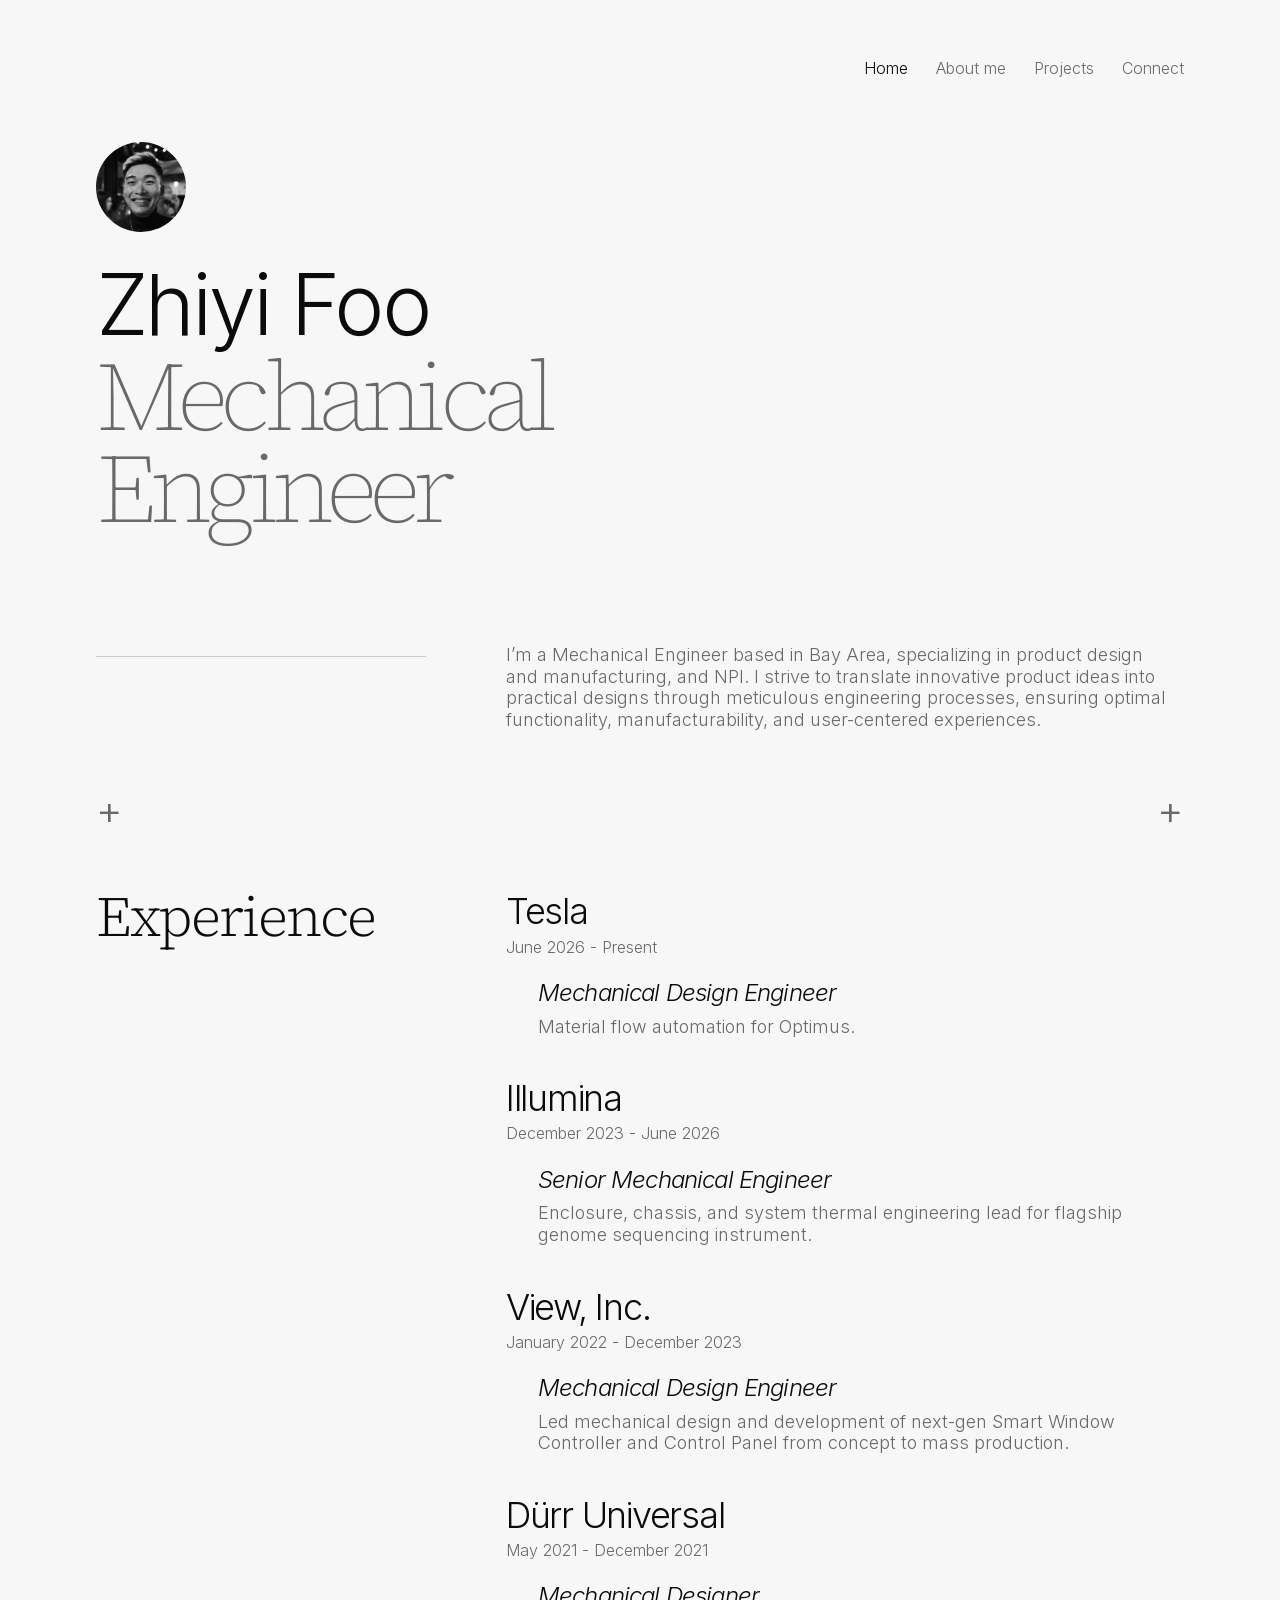
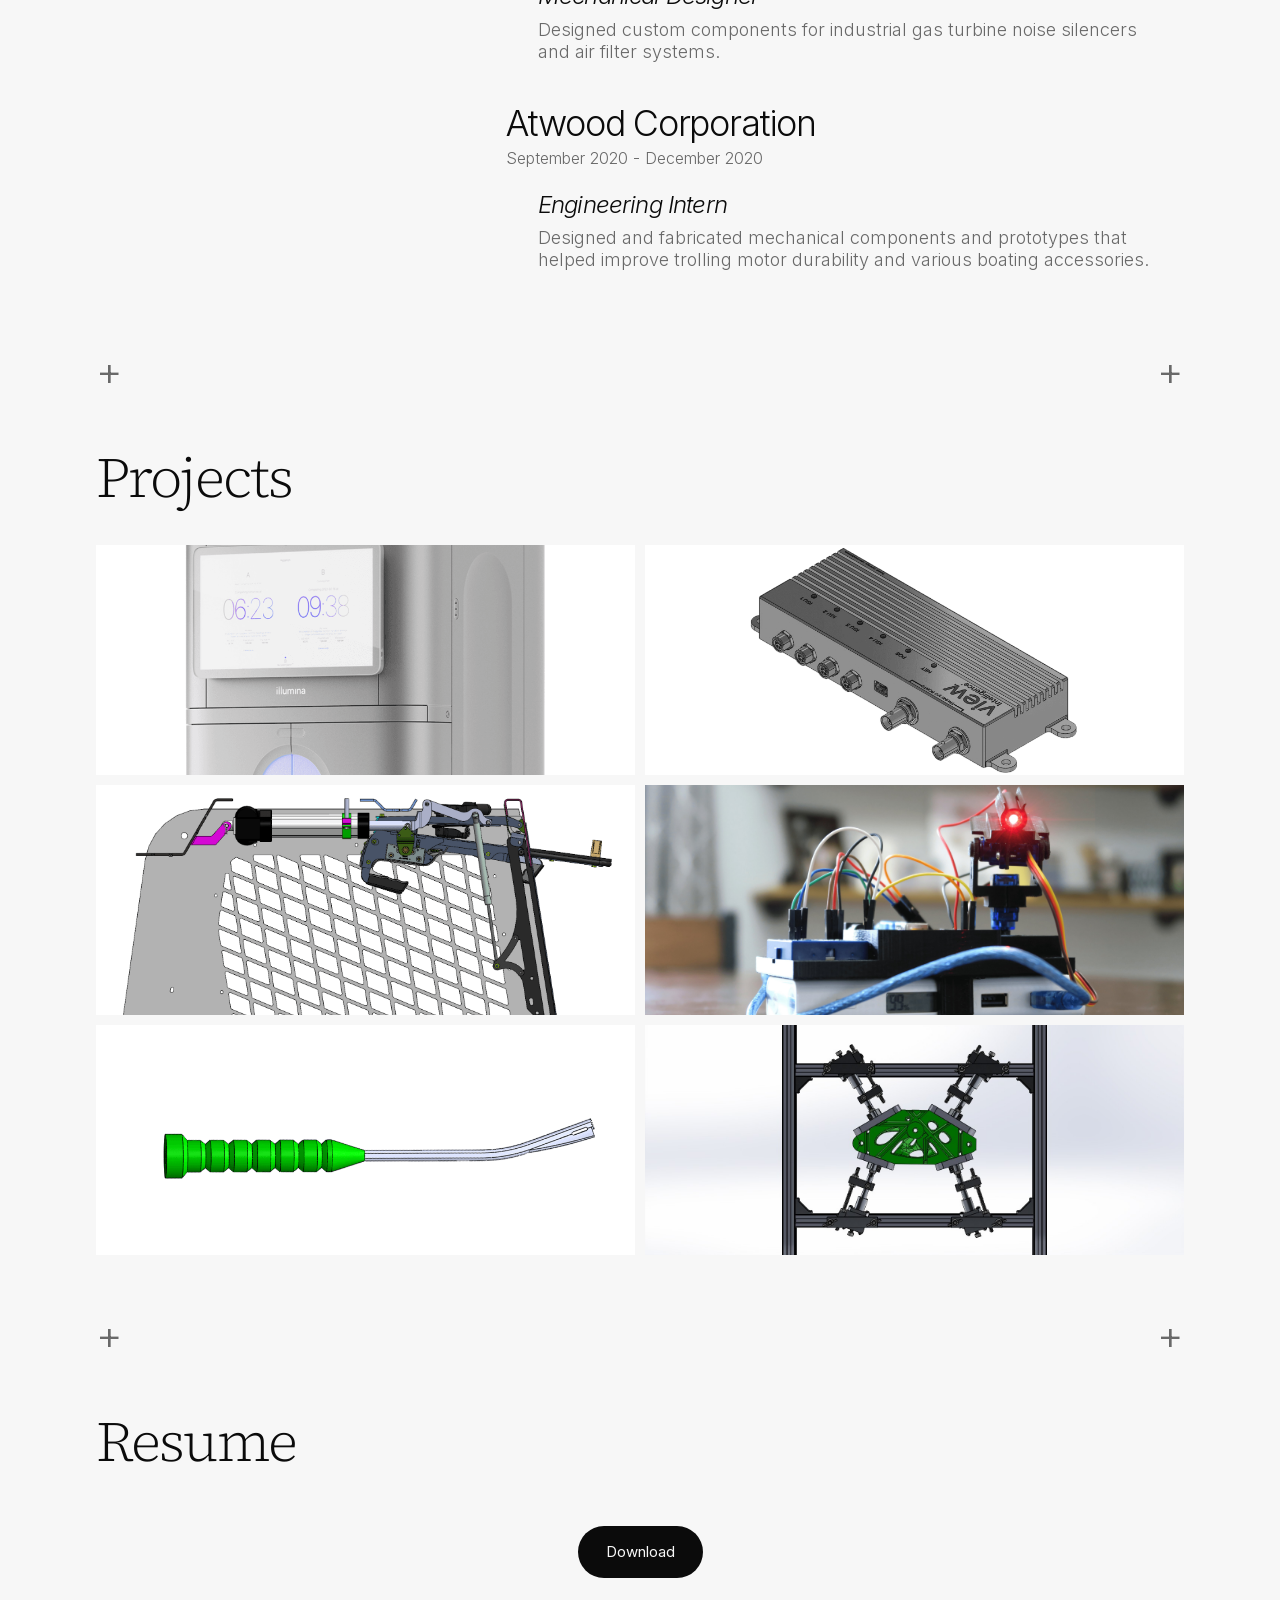
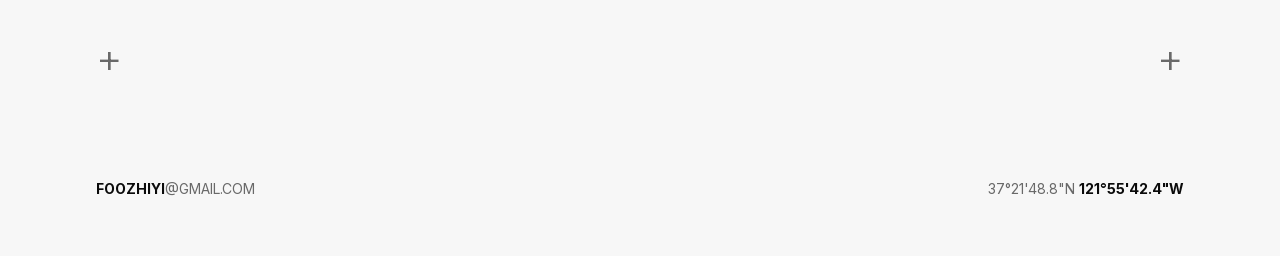
==== commit 3efebbd5: "Bump cache-busting version to v5 after multi-page parity pass Merges the Home/About/Projects/Connect" ====
--- a/index.html
+++ b/index.html
@@ -19,7 +19,7 @@
 
 <link rel="preload" href="/assets/fonts/inter-300.woff2" as="font" type="font/woff2" crossorigin>
 <link rel="preload" href="/assets/fonts/source-serif-4-200.woff2" as="font" type="font/woff2" crossorigin>
-<link rel="stylesheet" href="/style.css?v=4">
+<link rel="stylesheet" href="/style.css?v=5">
 
 </head>
 <body>
--- a/style.css
+++ b/style.css
@@ -138,7 +138,8 @@
   .split { grid-template-columns: 1fr; gap: 20px; }
 }
 
-/* Header / nav — no logo/brand on the live site, just right-aligned nav */
+/* Header / nav — no logo/brand on the live site, just right-aligned nav.
+   Below 860px the reference site centers the nav and shrinks it. */
 header.site-header {
   display: flex;
   justify-content: flex-end;
@@ -163,6 +164,12 @@
 
 nav.site-nav a[aria-current="page"] { color: var(--color-ink); }
 nav.site-nav a:hover { color: var(--color-ink); }
+
+@media (max-width: 859px) {
+  header.site-header { justify-content: center; padding-top: 35px; }
+  nav.site-nav { justify-content: center; }
+  nav.site-nav a { font-size: 14px; }
+}
 
 /* Main content */
 main { padding-top: 60px; padding-bottom: 0; }
@@ -177,16 +184,16 @@
 
 .about-photo {
   width: 100%;
-  max-width: 280px;
-  aspect-ratio: 4 / 5;
+  max-width: 300px;
+  aspect-ratio: 300 / 330;
   object-fit: cover;
-  border-radius: 4px;
+  border-radius: 0;
 }
 
 h1.name {
   font-family: var(--font-body);
   font-weight: 300;
-  font-size: clamp(40px, 6.4vw, 90px);
+  font-size: clamp(58px, calc(19.11px + 5.063vw), 90px);
   line-height: 0.98;
   letter-spacing: -0.035em;
   color: var(--color-ink);
@@ -195,12 +202,24 @@
 .role-title {
   font-family: "Source Serif 4", Georgia, "Times New Roman", serif;
   font-weight: 200;
-  font-size: clamp(44px, 7.4vw, 104px);
+  font-size: clamp(67px, calc(22.04px + 5.854vw), 104px);
   line-height: 0.95;
   letter-spacing: -0.08em;
   color: var(--color-muted);
   margin-top: 4px;
   max-width: 740px;
+}
+
+/* About page photo + bio split: reference switches to a fixed 300px photo
+   column much earlier than the generic .split breakpoint, so this gets its
+   own scoped column widths/gap/breakpoint rather than touching .split. */
+.split.about-split {
+  grid-template-columns: 300px 1fr;
+  gap: 56px;
+}
+
+@media (max-width: 430px) {
+  .split.about-split { grid-template-columns: 1fr; gap: 20px; }
 }
 
 .role-title em, .role-title i { font-style: italic; }
@@ -224,12 +243,21 @@
   color: var(--color-muted);
 }
 
+/* About page bio copy: reference scales this text (12px -> 18px across
+   breakpoints) independently of the generic .lede used elsewhere on the
+   site, so it gets its own scoped sizing rather than changing .lede globally. */
+.about-lede {
+  font-size: clamp(12px, calc(3.76px + 1.017vw), 18px);
+  line-height: 1.2;
+  margin-bottom: 1.2em;
+}
+
 .split .lede { max-width: 60ch; }
 
 .plus-row {
   display: flex;
   justify-content: space-between;
-  margin: 60px 0;
+  margin: 60px 0 36px;
   color: var(--color-muted);
   font-size: 40px;
   font-weight: 300;
@@ -317,24 +345,25 @@
 .project-grid {
   display: grid;
   grid-template-columns: repeat(3, 1fr);
-  gap: 36px 32px;
-}
-
-@media (max-width: 860px) {
+  gap: 64px 0;
+}
+
+@media (max-width: 1199px) {
   .project-grid { grid-template-columns: repeat(2, 1fr); }
 }
-@media (max-width: 560px) {
+@media (max-width: 809px) {
   .project-grid { grid-template-columns: 1fr; }
 }
 
-.project-card { display: block; text-decoration: none; color: inherit; }
+.project-card { display: block; text-decoration: none; color: inherit; padding: 0 20px; box-sizing: border-box; }
+.home-project-grid .project-card { padding: 0; }
 
 .project-card img {
   width: 100%;
-  aspect-ratio: 4 / 3;
+  height: 230px;
   object-fit: cover;
   border-radius: 6px;
-  margin-bottom: 16px;
+  margin-bottom: 20px;
 }
 
 .project-card .project-card-title {
@@ -342,15 +371,31 @@
   font-style: italic;
   font-weight: 300;
   font-size: 24px;
+  letter-spacing: -0.84px;
+  line-height: 1.2;
   color: var(--color-ink);
   text-align: center;
+  width: calc(100% - 40px);
+  margin: 0 auto;
+}
+
+@media (max-width: 1199px) {
+  .project-card .project-card-title { font-size: 19px; }
+}
+@media (max-width: 809px) {
+  .project-card .project-card-title { font-size: 15px; }
 }
 
 .project-card .project-card-year {
-  font-size: 14px;
-  color: var(--color-muted);
-  margin-top: 4px;
+  font-size: 16px;
+  font-weight: 300;
+  line-height: 0.95;
+  color: #555555;
+  margin-top: 12px;
   text-align: center;
+  width: calc(100% - 40px);
+  margin-left: auto;
+  margin-right: auto;
 }
 
 .home-project-grid { grid-template-columns: repeat(2, 1fr); gap: 10px; margin-top: 40px; }
@@ -363,25 +408,24 @@
   display: flex;
   justify-content: center;
   align-items: center;
-  gap: 230px;
-  margin-top: 40px;
+  gap: 95px;
+  margin-top: 86px;
 }
 
 .social-row a {
   display: flex;
   align-items: center;
   justify-content: center;
-  width: 50px;
-  height: 50px;
-  border-radius: 10px;
-  background: var(--color-ink);
-  color: var(--color-paper);
-}
-
-.social-row svg { width: 24px; height: 24px; }
-
-@media (max-width: 560px) {
-  .social-row { gap: 60px; }
+  width: 35px;
+  height: 35px;
+  color: var(--color-ink);
+}
+
+.social-row svg { width: 100%; height: 100%; fill: currentColor; }
+
+@media (min-width: 859px) {
+  .social-row { gap: 238px; }
+  .social-row a { width: 50px; height: 50px; }
 }
 
 /* Connect form */
@@ -398,7 +442,7 @@
 .contact-form textarea {
   width: 100%;
   background: var(--color-surface);
-  border: 1px solid var(--color-border);
+  border: none;
   border-radius: 8px;
   color: var(--color-ink);
   font-family: var(--font-body);
@@ -412,9 +456,9 @@
 
 .contact-form button {
   width: 100%;
-  background: var(--color-surface);
-  color: var(--color-ink);
-  border: 1px solid var(--color-border);
+  background: var(--color-border);
+  color: var(--color-ink);
+  border: none;
   border-radius: 8px;
   padding: 14px 16px;
   font-family: var(--font-body);
@@ -423,11 +467,7 @@
   cursor: pointer;
 }
 
-.contact-form button:hover { background: var(--color-border); }
-
-@media (max-width: 640px) {
-  .contact-form { grid-template-columns: 1fr; }
-}
+.contact-form button:hover { filter: brightness(1.15); }
 
 /* Blog post */
 .post-back {
@@ -516,6 +556,23 @@
   margin: 24px 0;
   padding: 28px;
   background: #ffffff;
+}
+
+.post-video {
+  position: relative;
+  width: 100%;
+  aspect-ratio: 16 / 9;
+  margin: 24px 0;
+  border-radius: 6px;
+  overflow: hidden;
+}
+
+.post-video iframe {
+  position: absolute;
+  inset: 0;
+  width: 100%;
+  height: 100%;
+  border: 0;
 }
 
 .img-caption {
@@ -590,20 +647,20 @@
   padding-top: 40px;
   padding-bottom: 56px;
   display: flex;
-  flex-wrap: wrap;
+  flex-wrap: nowrap;
   gap: 20px;
   justify-content: space-between;
   align-items: center;
   font-size: 14px;
   color: var(--color-muted);
-  border-top: 1px solid var(--color-border);
   margin-top: 60px;
 }
 
-footer.site-footer a { text-decoration: none; color: var(--color-muted); }
+footer.site-footer a { text-decoration: none; color: var(--color-muted); overflow-wrap: anywhere; }
 footer.site-footer strong { color: var(--color-ink); font-weight: 700; }
 
 footer.site-footer .social-links { display: flex; gap: 20px; }
+footer.site-footer .location { flex-shrink: 0; }
 
 .location { font-size: 14px; }
 
